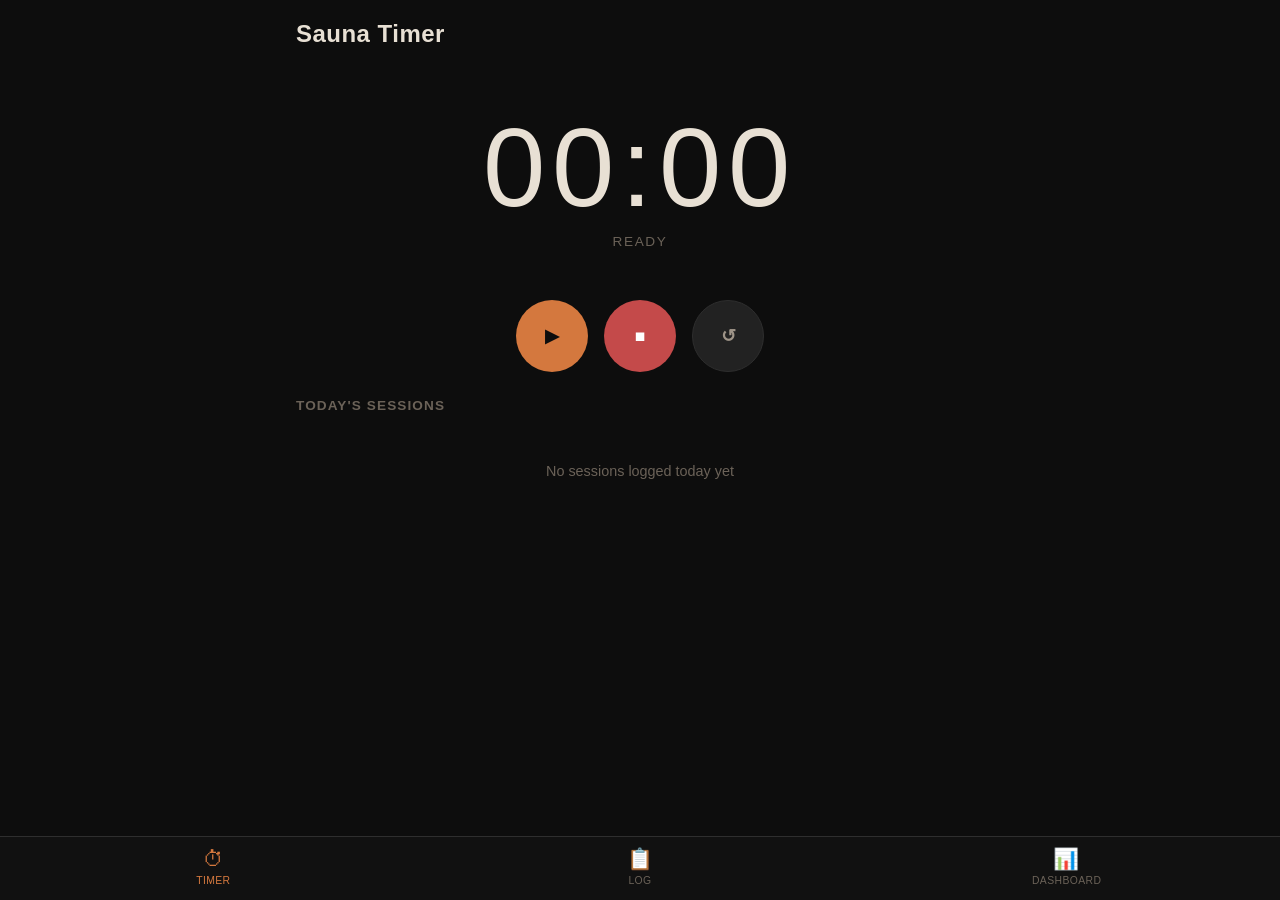
==== index.html @ b79e2531 "Initial commit: Sauna Tracker - log & visualize sauna sessions" ====
<!DOCTYPE html>
<html lang="en">
<head>
  <meta charset="UTF-8">
  <meta name="viewport" content="width=device-width, initial-scale=1.0">
  <title>Sauna Tracker - Timer</title>
  <link rel="stylesheet" href="css/style.css">
</head>
<body>

  <div class="container">
    <!-- Page Header -->
    <h1 class="page-title">Sauna Timer</h1>

    <!-- Timer Display -->
    <div class="timer-display">
      <div class="timer-time" id="timerDisplay">00:00</div>
      <div class="timer-status" id="timerStatus">Ready</div>
    </div>

    <!-- Timer Controls -->
    <div class="timer-controls">
      <button class="btn-timer btn-start" id="btnStart" title="Start timer (Space)">▶</button>
      <button class="btn-timer btn-stop" id="btnStop" title="Stop timer (Space)">■</button>
      <button class="btn-timer btn-reset" id="btnReset" title="Reset timer">↺</button>
    </div>

    <!-- Today's Sessions -->
    <div class="today-session">
      <div class="section-title">Today's Sessions</div>
      <div id="todaySessions">
        <div class="session-empty">No sessions logged today yet</div>
      </div>
    </div>
  </div>

  <!-- Session Log Modal -->
  <div class="modal-overlay" id="sessionModal">
    <div class="modal">
      <div class="modal-title">Log Session</div>
      <div class="modal-subtitle" id="modalSubtitle">Session: 00:00</div>

      <div class="form-group">
        <label class="form-label" for="tempSelect">Temperature</label>
        <select class="form-select" id="tempSelect" required>
          <option value="" disabled selected>Select temperature...</option>
          <option value="60-70°C">60–70°C</option>
          <option value="70-80°C">70–80°C</option>
          <option value="80-90°C">80–90°C</option>
          <option value="90-100°C">90–100°C</option>
          <option value="steam">Steam</option>
        </select>
      </div>

      <div class="form-group">
        <label class="form-label" for="notesTextarea">Notes (optional)</label>
        <textarea class="form-textarea" id="notesTextarea" placeholder="How was it? Any thoughts..." rows="3"></textarea>
      </div>

      <div class="modal-actions">
        <button class="btn btn-secondary" id="btnCancel">Cancel</button>
        <button class="btn btn-primary" id="btnSave">Save</button>
      </div>
    </div>
  </div>

  <!-- Bottom Navigation -->
  <nav class="bottom-nav">
    <a href="index.html" class="nav-item active">
      <span class="nav-icon">⏱</span>
      <span>Timer</span>
    </a>
    <a href="log.html" class="nav-item">
      <span class="nav-icon">📋</span>
      <span>Log</span>
    </a>
    <a href="dashboard.html" class="nav-item">
      <span class="nav-icon">📊</span>
      <span>Dashboard</span>
    </a>
  </nav>

  <script src="js/data.js"></script>
  <script src="js/timer.js"></script>
  <script src="js/log.js"></script>
  <script src="js/dashboard.js"></script>
</body>
</html>
---- css/style.css ----
/* ===== Sauna Tracker - Dark Theme ===== */

:root {
  /* Colors - Warm Dark Palette */
  --bg-primary: #0d0d0d;
  --bg-secondary: #1a1a1a;
  --bg-card: #222222;
  --bg-nav: #111111;
  --bg-hover: #2a2a2a;
  --bg-input: #1e1e1e;

  --text-primary: #e8e0d4;
  --text-secondary: #9e9488;
  --text-muted: #6b6258;
  --text-inverse: #0d0d0d;

  --accent-warm: #d4783e;
  --accent-glow: #e8925a;
  --accent-dim: #a85e2e;
  --accent-cool: #4a7a8a;

  --danger: #c44a4a;
  --danger-hover: #d65c5c;
  --success: #4a9a6a;

  --border: #2e2e2e;
  --border-light: #3a3a3a;

  --radius-sm: 6px;
  --radius-md: 10px;
  --radius-lg: 16px;
  --radius-xl: 24px;

  --shadow: 0 2px 12px rgba(0,0,0,0.4);
  --shadow-lg: 0 4px 24px rgba(0,0,0,0.6);

  --transition: 0.2s ease;
  --transition-slow: 0.35s ease;

  --nav-height: 64px;
  --max-width: 480px;

  --font-stack: -apple-system, BlinkMacSystemFont, 'Segoe UI', Roboto, Oxygen,
    Ubuntu, Cantarell, 'Helvetica Neue', sans-serif;
}

/* ===== Reset & Base ===== */
*, *::before, *::after {
  box-sizing: border-box;
  margin: 0;
  padding: 0;
}

html {
  font-size: 16px;
  -webkit-text-size-adjust: 100%;
}

body {
  font-family: var(--font-stack);
  background: var(--bg-primary);
  color: var(--text-primary);
  line-height: 1.5;
  min-height: 100vh;
  padding-bottom: calc(var(--nav-height) + 24px);
  -webkit-font-smoothing: antialiased;
}

a {
  color: var(--accent-warm);
  text-decoration: none;
}

/* ===== Container ===== */
.container {
  max-width: var(--max-width);
  margin: 0 auto;
  padding: 16px;
}

/* ===== Headings ===== */
.page-title {
  font-size: 1.5rem;
  font-weight: 700;
  margin-bottom: 20px;
  color: var(--text-primary);
  letter-spacing: 0.02em;
}

/* ===== Buttons ===== */
.btn {
  display: inline-flex;
  align-items: center;
  justify-content: center;
  gap: 8px;
  padding: 12px 24px;
  border: none;
  border-radius: var(--radius-md);
  font-size: 0.95rem;
  font-weight: 600;
  cursor: pointer;
  transition: background var(--transition), transform var(--transition), box-shadow var(--transition);
  font-family: var(--font-stack);
}

.btn:active {
  transform: scale(0.97);
}

.btn-primary {
  background: var(--accent-warm);
  color: var(--text-inverse);
}

.btn-primary:hover {
  background: var(--accent-glow);
  box-shadow: 0 0 16px rgba(212,120,62,0.3);
}

.btn-primary:disabled {
  opacity: 0.4;
  cursor: not-allowed;
  box-shadow: none;
}

.btn-secondary {
  background: var(--bg-card);
  color: var(--text-primary);
  border: 1px solid var(--border);
}

.btn-secondary:hover {
  background: var(--bg-hover);
  border-color: var(--border-light);
}

.btn-danger {
  background: transparent;
  color: var(--danger);
  border: 1px solid var(--danger);
  padding: 6px 14px;
  font-size: 0.8rem;
}

.btn-danger:hover {
  background: var(--danger);
  color: white;
}

.btn-icon {
  width: 44px;
  height: 44px;
  padding: 0;
  border-radius: 50%;
  font-size: 1.2rem;
}

/* ===== Timer Page ===== */
.timer-display {
  text-align: center;
  padding: 40px 0 24px;
}

.timer-time {
  font-size: 5rem;
  font-weight: 300;
  letter-spacing: 0.06em;
  line-height: 1;
  color: var(--text-primary);
  font-variant-numeric: tabular-nums;
  transition: color var(--transition-slow);
}

.timer-time.running {
  color: var(--accent-glow);
}

.timer-time.stopped {
  color: var(--text-secondary);
}

.timer-status {
  margin-top: 8px;
  font-size: 0.85rem;
  color: var(--text-muted);
  text-transform: uppercase;
  letter-spacing: 0.12em;
}

.timer-controls {
  display: flex;
  justify-content: center;
  gap: 16px;
  margin: 24px 0;
}

.btn-timer {
  width: 72px;
  height: 72px;
  border-radius: 50%;
  font-size: 1.1rem;
  border: none;
  cursor: pointer;
  transition: background var(--transition), transform var(--transition), box-shadow var(--transition);
  display: flex;
  align-items: center;
  justify-content: center;
  font-family: var(--font-stack);
  font-weight: 600;
}

.btn-timer:active {
  transform: scale(0.95);
}

.btn-start {
  background: var(--accent-warm);
  color: var(--text-inverse);
}

.btn-start:hover {
  background: var(--accent-glow);
  box-shadow: 0 0 20px rgba(212,120,62,0.4);
}

.btn-stop {
  background: var(--danger);
  color: white;
}

.btn-stop:hover {
  background: var(--danger-hover);
}

.btn-reset {
  background: var(--bg-card);
  color: var(--text-secondary);
  border: 1px solid var(--border);
}

.btn-reset:hover {
  background: var(--bg-hover);
  color: var(--text-primary);
}

/* ===== Modal / Popup ===== */
.modal-overlay {
  display: none;
  position: fixed;
  inset: 0;
  background: rgba(0,0,0,0.7);
  backdrop-filter: blur(4px);
  z-index: 100;
  align-items: center;
  justify-content: center;
  padding: 16px;
  animation: fadeIn 0.2s ease;
}

.modal-overlay.active {
  display: flex;
}

.modal {
  background: var(--bg-secondary);
  border: 1px solid var(--border);
  border-radius: var(--radius-lg);
  padding: 28px 24px 20px;
  width: 100%;
  max-width: 380px;
  box-shadow: var(--shadow-lg);
  animation: slideUp 0.25s ease;
}

.modal-title {
  font-size: 1.15rem;
  font-weight: 700;
  margin-bottom: 6px;
  color: var(--text-primary);
}

.modal-subtitle {
  font-size: 0.85rem;
  color: var(--text-secondary);
  margin-bottom: 20px;
}

.form-group {
  margin-bottom: 16px;
}

.form-label {
  display: block;
  font-size: 0.82rem;
  font-weight: 600;
  color: var(--text-secondary);
  margin-bottom: 6px;
  text-transform: uppercase;
  letter-spacing: 0.06em;
}

.form-select,
.form-textarea {
  width: 100%;
  padding: 10px 14px;
  background: var(--bg-input);
  border: 1px solid var(--border);
  border-radius: var(--radius-sm);
  color: var(--text-primary);
  font-size: 0.95rem;
  font-family: var(--font-stack);
  transition: border-color var(--transition);
}

.form-select {
  appearance: none;
  background-image: url("data:image/svg+xml,%3Csvg xmlns='http://www.w3.org/2000/svg' width='12' height='8' fill='%239e9488'%3E%3Cpath d='M1 1l5 5 5-5'/%3E%3C/svg%3E");
  background-repeat: no-repeat;
  background-position: right 12px center;
  padding-right: 32px;
  cursor: pointer;
}

.form-select:focus,
.form-textarea:focus {
  outline: none;
  border-color: var(--accent-warm);
}

.form-textarea {
  resize: vertical;
  min-height: 70px;
}

.modal-actions {
  display: flex;
  gap: 10px;
  margin-top: 20px;
}

.modal-actions .btn {
  flex: 1;
}

/* ===== Today's Session Card ===== */
.today-session {
  margin-top: 8px;
}

.section-title {
  font-size: 0.85rem;
  font-weight: 600;
  color: var(--text-muted);
  text-transform: uppercase;
  letter-spacing: 0.08em;
  margin-bottom: 12px;
}

.session-card {
  background: var(--bg-card);
  border: 1px solid var(--border);
  border-radius: var(--radius-md);
  padding: 14px 16px;
  display: flex;
  align-items: center;
  justify-content: space-between;
}

.session-card-left {
  display: flex;
  flex-direction: column;
  gap: 2px;
}

.session-duration {
  font-size: 1.05rem;
  font-weight: 600;
  color: var(--text-primary);
}

.session-temp {
  font-size: 0.8rem;
  color: var(--text-secondary);
}

.session-time {
  font-size: 0.75rem;
  color: var(--text-muted);
}

.session-empty {
  text-align: center;
  padding: 32px 16px;
  color: var(--text-muted);
  font-size: 0.9rem;
}

/* ===== Log Page ===== */
.log-controls {
  display: flex;
  gap: 10px;
  margin-bottom: 16px;
  flex-wrap: wrap;
}

.search-input {
  flex: 1;
  min-width: 160px;
  padding: 10px 14px;
  background: var(--bg-input);
  border: 1px solid var(--border);
  border-radius: var(--radius-sm);
  color: var(--text-primary);
  font-size: 0.9rem;
  font-family: var(--font-stack);
}

.search-input:focus {
  outline: none;
  border-color: var(--accent-warm);
}

.month-filter {
  padding: 10px 14px;
  background: var(--bg-input);
  border: 1px solid var(--border);
  border-radius: var(--radius-sm);
  color: var(--text-primary);
  font-size: 0.9rem;
  font-family: var(--font-stack);
  cursor: pointer;
}

.month-filter:focus {
  outline: none;
  border-color: var(--accent-warm);
}

.log-list {
  display: flex;
  flex-direction: column;
  gap: 8px;
}

.log-item {
  background: var(--bg-card);
  border: 1px solid var(--border);
  border-radius: var(--radius-md);
  padding: 14px 16px;
  display: flex;
  align-items: flex-start;
  justify-content: space-between;
  gap: 12px;
  transition: background var(--transition);
}

.log-item:hover {
  background: var(--bg-hover);
}

.log-item-left {
  flex: 1;
  min-width: 0;
}

.log-item-date {
  font-size: 0.78rem;
  color: var(--text-muted);
  margin-bottom: 3px;
}

.log-item-duration {
  font-size: 1rem;
  font-weight: 600;
  color: var(--text-primary);
}

.log-item-temp {
  font-size: 0.82rem;
  color: var(--accent-warm);
  margin-top: 2px;
}

.log-item-notes {
  font-size: 0.8rem;
  color: var(--text-secondary);
  margin-top: 4px;
  overflow: hidden;
  text-overflow: ellipsis;
  white-space: nowrap;
  max-width: 200px;
}

.log-empty {
  text-align: center;
  padding: 48px 16px;
  color: var(--text-muted);
}

.log-empty-icon {
  font-size: 2.5rem;
  margin-bottom: 12px;
  opacity: 0.4;
}

/* ===== Dashboard Page ===== */
.stats-grid {
  display: grid;
  grid-template-columns: 1fr 1fr;
  gap: 10px;
  margin-bottom: 24px;
}

.stat-card {
  background: var(--bg-card);
  border: 1px solid var(--border);
  border-radius: var(--radius-md);
  padding: 16px;
  text-align: center;
  transition: background var(--transition);
}

.stat-card:hover {
  background: var(--bg-hover);
}

.stat-card.full {
  grid-column: 1 / -1;
}

.stat-value {
  font-size: 1.6rem;
  font-weight: 700;
  color: var(--accent-warm);
  line-height: 1.2;
}

.stat-label {
  font-size: 0.75rem;
  color: var(--text-muted);
  text-transform: uppercase;
  letter-spacing: 0.06em;
  margin-top: 4px;
}

.chart-section {
  margin-bottom: 24px;
}

.chart-title {
  font-size: 0.9rem;
  font-weight: 600;
  color: var(--text-secondary);
  margin-bottom: 12px;
}

.chart-container {
  background: var(--bg-card);
  border: 1px solid var(--border);
  border-radius: var(--radius-md);
  padding: 16px;
  height: 200px;
  position: relative;
}

.chart-container canvas {
  width: 100% !important;
  height: 100% !important;
}

/* ===== Bottom Navigation ===== */
.bottom-nav {
  position: fixed;
  bottom: 0;
  left: 0;
  right: 0;
  height: var(--nav-height);
  background: var(--bg-nav);
  border-top: 1px solid var(--border);
  display: flex;
  z-index: 50;
  backdrop-filter: blur(12px);
  -webkit-backdrop-filter: blur(12px);
}

.nav-item {
  flex: 1;
  display: flex;
  flex-direction: column;
  align-items: center;
  justify-content: center;
  gap: 3px;
  color: var(--text-muted);
  text-decoration: none;
  font-size: 0.65rem;
  font-weight: 500;
  transition: color var(--transition);
  padding: 6px 0;
  text-transform: uppercase;
  letter-spacing: 0.04em;
}

.nav-item:hover {
  color: var(--text-secondary);
}

.nav-item.active {
  color: var(--accent-warm);
}

.nav-icon {
  font-size: 1.3rem;
  line-height: 1;
}

/* ===== Animations ===== */
@keyframes fadeIn {
  from { opacity: 0; }
  to { opacity: 1; }
}

@keyframes slideUp {
  from {
    opacity: 0;
    transform: translateY(16px);
  }
  to {
    opacity: 1;
    transform: translateY(0);
  }
}

@keyframes pulse {
  0%, 100% { opacity: 1; }
  50% { opacity: 0.6; }
}

.timer-time.running {
  animation: pulse 2s ease-in-out infinite;
}

/* ===== Responsive ===== */
@media (min-width: 768px) {
  .container {
    max-width: 600px;
  }

  .timer-time {
    font-size: 7rem;
  }

  .stats-grid {
    grid-template-columns: repeat(3, 1fr);
  }

  .stat-card.full {
    grid-column: 1 / -1;
  }

  .chart-container {
    height: 260px;
  }
}

@media (min-width: 1024px) {
  .container {
    max-width: 720px;
  }
}

/* ===== Utility ===== */
.text-center { text-align: center; }
.mt-8 { margin-top: 8px; }
.mt-16 { margin-top: 16px; }
.mt-24 { margin-top: 24px; }
.w-full { width: 100%; }
.hidden { display: none; }
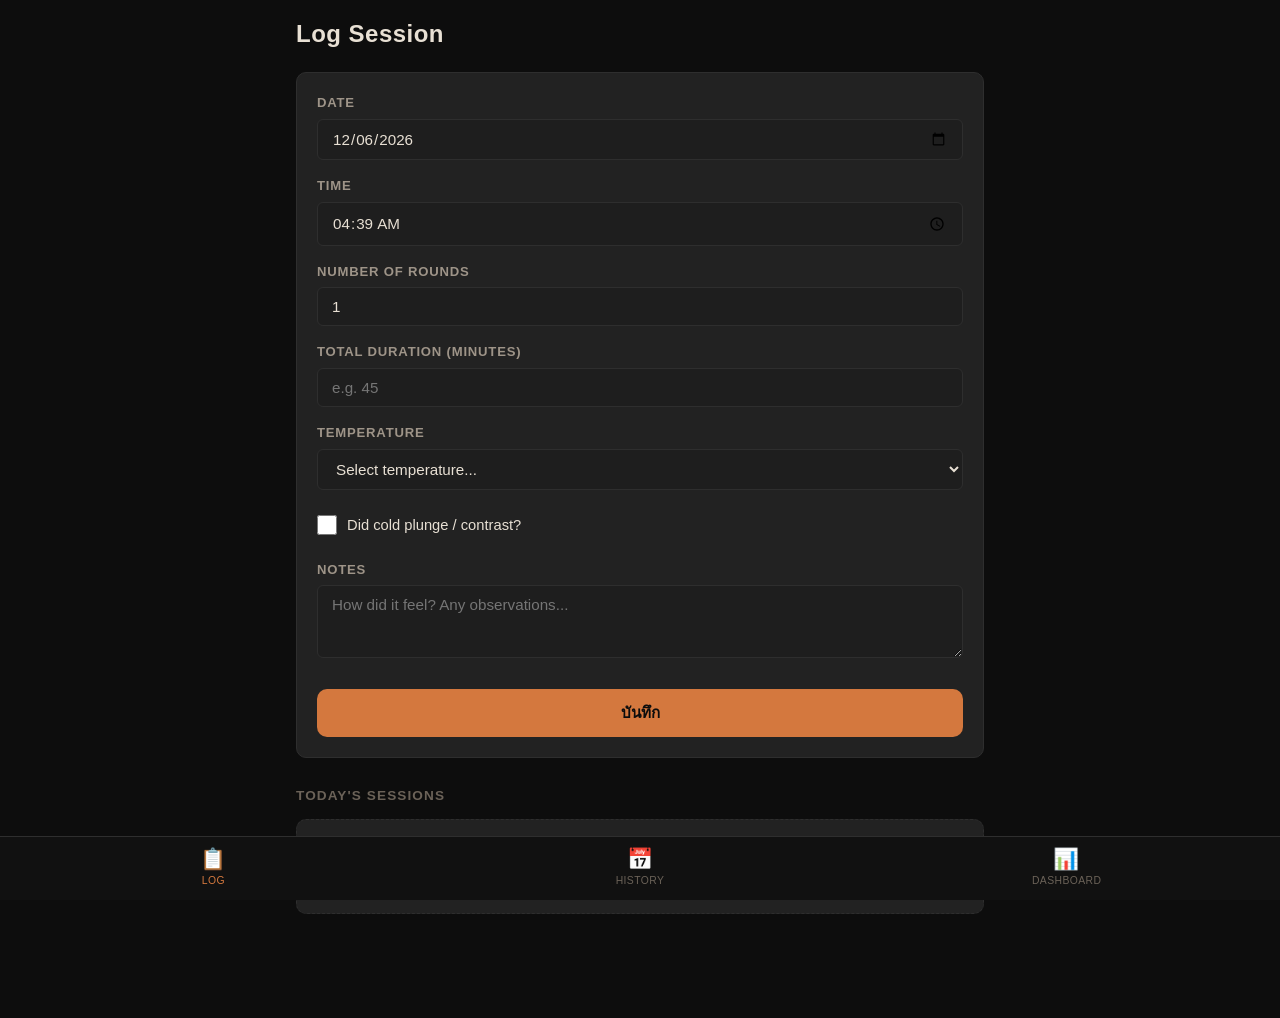
==== commit de3297ea: "V2: Simple log form + biometrics integration + contrast tracking" ====
--- a/index.html
+++ b/index.html
@@ -3,76 +3,97 @@
 <head>
   <meta charset="UTF-8">
   <meta name="viewport" content="width=device-width, initial-scale=1.0">
-  <title>Sauna Tracker - Timer</title>
+  <title>Sauna Tracker - Log</title>
   <link rel="stylesheet" href="css/style.css">
 </head>
 <body>
 
   <div class="container">
     <!-- Page Header -->
-    <h1 class="page-title">Sauna Timer</h1>
-
-    <!-- Timer Display -->
-    <div class="timer-display">
-      <div class="timer-time" id="timerDisplay">00:00</div>
-      <div class="timer-status" id="timerStatus">Ready</div>
+    <h1 class="page-title">Log Session</h1>
+
+    <!-- Session Log Form -->
+    <div class="card">
+      <form id="sessionForm" autocomplete="off">
+        <!-- Date -->
+        <div class="form-group">
+          <label class="form-label" for="sessionDate">Date</label>
+          <input type="date" class="form-input" id="sessionDate" required>
+        </div>
+
+        <!-- Time -->
+        <div class="form-group">
+          <label class="form-label" for="sessionTime">Time</label>
+          <input type="time" class="form-input" id="sessionTime" required>
+        </div>
+
+        <!-- Number of Rounds -->
+        <div class="form-group">
+          <label class="form-label" for="sessionRounds">Number of Rounds</label>
+          <input type="number" class="form-input" id="sessionRounds" min="1" value="1" required>
+        </div>
+
+        <!-- Total Duration -->
+        <div class="form-group">
+          <label class="form-label" for="sessionDuration">Total Duration (minutes)</label>
+          <input type="number" class="form-input" id="sessionDuration" min="1" placeholder="e.g. 45" required>
+        </div>
+
+        <!-- Temperature -->
+        <div class="form-group">
+          <label class="form-label" for="sessionTemp">Temperature</label>
+          <select class="form-input" id="sessionTemp" required>
+            <option value="" disabled selected>Select temperature...</option>
+            <option value="60-70°C">60–70°C</option>
+            <option value="70-80°C">70–80°C</option>
+            <option value="80-90°C">80–90°C</option>
+            <option value="90-100°C">90–100°C</option>
+            <option value="Steam">Steam</option>
+          </select>
+        </div>
+
+        <!-- Contrast Checkbox -->
+        <div class="form-group">
+          <div class="form-checkbox-group">
+            <input type="checkbox" class="form-checkbox" id="sessionContrast">
+            <label class="form-checkbox-label" for="sessionContrast">Did cold plunge / contrast?</label>
+          </div>
+        </div>
+
+        <!-- Notes -->
+        <div class="form-group">
+          <label class="form-label" for="sessionNotes">Notes</label>
+          <textarea class="form-input" id="sessionNotes" placeholder="How did it feel? Any observations..." rows="3" style="resize: vertical; min-height: 70px;"></textarea>
+        </div>
+
+        <!-- Save Button -->
+        <div class="form-actions">
+          <button type="submit" class="btn btn-primary" id="btnSave">บันทึก</button>
+        </div>
+      </form>
     </div>
 
-    <!-- Timer Controls -->
-    <div class="timer-controls">
-      <button class="btn-timer btn-start" id="btnStart" title="Start timer (Space)">▶</button>
-      <button class="btn-timer btn-stop" id="btnStop" title="Stop timer (Space)">■</button>
-      <button class="btn-timer btn-reset" id="btnReset" title="Reset timer">↺</button>
-    </div>
-
     <!-- Today's Sessions -->
-    <div class="today-session">
+    <div class="sessions-section">
       <div class="section-title">Today's Sessions</div>
       <div id="todaySessions">
-        <div class="session-empty">No sessions logged today yet</div>
+        <!-- Populated by JavaScript -->
       </div>
     </div>
   </div>
 
-  <!-- Session Log Modal -->
-  <div class="modal-overlay" id="sessionModal">
-    <div class="modal">
-      <div class="modal-title">Log Session</div>
-      <div class="modal-subtitle" id="modalSubtitle">Session: 00:00</div>
-
-      <div class="form-group">
-        <label class="form-label" for="tempSelect">Temperature</label>
-        <select class="form-select" id="tempSelect" required>
-          <option value="" disabled selected>Select temperature...</option>
-          <option value="60-70°C">60–70°C</option>
-          <option value="70-80°C">70–80°C</option>
-          <option value="80-90°C">80–90°C</option>
-          <option value="90-100°C">90–100°C</option>
-          <option value="steam">Steam</option>
-        </select>
-      </div>
-
-      <div class="form-group">
-        <label class="form-label" for="notesTextarea">Notes (optional)</label>
-        <textarea class="form-textarea" id="notesTextarea" placeholder="How was it? Any thoughts..." rows="3"></textarea>
-      </div>
-
-      <div class="modal-actions">
-        <button class="btn btn-secondary" id="btnCancel">Cancel</button>
-        <button class="btn btn-primary" id="btnSave">Save</button>
-      </div>
-    </div>
-  </div>
+  <!-- Toast Notification -->
+  <div class="toast" id="toast">Saved!</div>
 
   <!-- Bottom Navigation -->
   <nav class="bottom-nav">
     <a href="index.html" class="nav-item active">
-      <span class="nav-icon">⏱</span>
-      <span>Timer</span>
+      <span class="nav-icon">📋</span>
+      <span>Log</span>
     </a>
     <a href="log.html" class="nav-item">
-      <span class="nav-icon">📋</span>
-      <span>Log</span>
+      <span class="nav-icon">📅</span>
+      <span>History</span>
     </a>
     <a href="dashboard.html" class="nav-item">
       <span class="nav-icon">📊</span>
@@ -81,8 +102,122 @@
   </nav>
 
   <script src="js/data.js"></script>
-  <script src="js/timer.js"></script>
-  <script src="js/log.js"></script>
-  <script src="js/dashboard.js"></script>
+  <script>
+    document.addEventListener('DOMContentLoaded', function () {
+      // ---- Set default date (today) and time (now) ----
+      const now = new Date();
+      const dateInput = document.getElementById('sessionDate');
+      const timeInput = document.getElementById('sessionTime');
+
+      // Format date as YYYY-MM-DD
+      const yyyy = now.getFullYear();
+      const mm = String(now.getMonth() + 1).padStart(2, '0');
+      const dd = String(now.getDate()).padStart(2, '0');
+      dateInput.value = yyyy + '-' + mm + '-' + dd;
+
+      // Format time as HH:MM
+      const hh = String(now.getHours()).padStart(2, '0');
+      const min = String(now.getMinutes()).padStart(2, '0');
+      timeInput.value = hh + ':' + min;
+
+      // ---- Load today's sessions ----
+      function loadTodaySessions() {
+        const container = document.getElementById('todaySessions');
+        const sessions = window.SaunaData.getTodaySessions();
+
+        if (sessions.length === 0) {
+          container.innerHTML = '<div class="empty-state">No sessions logged today</div>';
+          return;
+        }
+
+        // Sort by time descending (newest first)
+        sessions.sort(function (a, b) {
+          return (b.time || '').localeCompare(a.time || '');
+        });
+
+        var html = '';
+        sessions.forEach(function (s) {
+          var contrastTag = '';
+          if (s.contrast) {
+            contrastTag = '<span class="contrast-badge">🧊 Cold Plunge</span>';
+          }
+
+          var notesHtml = '';
+          if (s.notes && s.notes.trim()) {
+            notesHtml = '<div class="session-notes-preview">"' + s.notes.trim() + '"</div>';
+          }
+
+          html += '<div class="session-card">' +
+            '<div class="session-card-header">' +
+            '<span class="session-time">' + (s.time || '—') + '</span>' +
+            '<span class="badge badge-temp">' + (s.temperature || '—') + '</span>' +
+            '</div>' +
+            '<div class="session-detail">' +
+            '<span>🔄 ' + (s.rounds || 1) + ' rounds</span>' +
+            '<span>⏱ ' + (s.total_minutes || 0) + ' min</span>' +
+            contrastTag +
+            '</div>' +
+            notesHtml +
+            '</div>';
+        });
+
+        container.innerHTML = html;
+      }
+
+      // ---- Toast helper ----
+      function showToast() {
+        var toast = document.getElementById('toast');
+        toast.classList.add('show');
+        setTimeout(function () {
+          toast.classList.remove('show');
+        }, 2000);
+      }
+
+      // ---- Handle form submission ----
+      document.getElementById('sessionForm').addEventListener('submit', function (e) {
+        e.preventDefault();
+
+        var date = dateInput.value;
+        var time = timeInput.value;
+        var rounds = parseInt(document.getElementById('sessionRounds').value, 10) || 1;
+        var totalMinutes = parseInt(document.getElementById('sessionDuration').value, 10) || 0;
+        var temperature = document.getElementById('sessionTemp').value;
+        var contrast = document.getElementById('sessionContrast').checked;
+        var notes = document.getElementById('sessionNotes').value;
+
+        // Simple validation
+        if (!date || !time || !temperature) {
+          return;
+        }
+
+        // Save via SaunaData
+        window.SaunaData.addSession({
+          date: date,
+          time: time,
+          rounds: rounds,
+          total_minutes: totalMinutes,
+          temperature: temperature,
+          contrast: contrast,
+          notes: notes
+        });
+
+        showToast();
+
+        // Clear form (keep date and time)
+        document.getElementById('sessionRounds').value = 1;
+        document.getElementById('sessionDuration').value = '';
+        document.getElementById('sessionTemp').value = '';
+        document.getElementById('sessionContrast').checked = false;
+        document.getElementById('sessionNotes').value = '';
+
+        // Refresh today's sessions list
+        loadTodaySessions();
+      });
+
+      // ---- Initial load ----
+      loadTodaySessions();
+    });
+  </script>
+
 </body>
 </html>
--- a/css/style.css
+++ b/css/style.css
@@ -342,58 +342,7 @@
   flex: 1;
 }
 
-/* ===== Today's Session Card ===== */
-.today-session {
-  margin-top: 8px;
-}
-
-.section-title {
-  font-size: 0.85rem;
-  font-weight: 600;
-  color: var(--text-muted);
-  text-transform: uppercase;
-  letter-spacing: 0.08em;
-  margin-bottom: 12px;
-}
-
-.session-card {
-  background: var(--bg-card);
-  border: 1px solid var(--border);
-  border-radius: var(--radius-md);
-  padding: 14px 16px;
-  display: flex;
-  align-items: center;
-  justify-content: space-between;
-}
-
-.session-card-left {
-  display: flex;
-  flex-direction: column;
-  gap: 2px;
-}
-
-.session-duration {
-  font-size: 1.05rem;
-  font-weight: 600;
-  color: var(--text-primary);
-}
-
-.session-temp {
-  font-size: 0.8rem;
-  color: var(--text-secondary);
-}
-
-.session-time {
-  font-size: 0.75rem;
-  color: var(--text-muted);
-}
-
-.session-empty {
-  text-align: center;
-  padding: 32px 16px;
-  color: var(--text-muted);
-  font-size: 0.9rem;
-}
+/* ===== Today's Session Card (DEPRECATED - see below) ===== */
 
 /* ===== Log Page ===== */
 .log-controls {
@@ -668,6 +617,263 @@
   }
 }
 
+/* ===== Card ===== */
+.card {
+  background: var(--bg-card);
+  border: 1px solid var(--border);
+  border-radius: var(--radius-md);
+  padding: 20px;
+  margin-bottom: 16px;
+}
+
+/* ===== Form Input (for <input>) ===== */
+.form-input {
+  width: 100%;
+  padding: 10px 14px;
+  background: var(--bg-input);
+  border: 1px solid var(--border);
+  border-radius: var(--radius-sm);
+  color: var(--text-primary);
+  font-size: 0.95rem;
+  font-family: var(--font-stack);
+  transition: border-color var(--transition);
+}
+
+.form-input:focus {
+  outline: none;
+  border-color: var(--accent-warm);
+}
+
+/* ===== Form Checkbox ===== */
+.form-checkbox-group {
+  display: flex;
+  align-items: center;
+  gap: 10px;
+  padding: 8px 0;
+}
+
+.form-checkbox {
+  width: 20px;
+  height: 20px;
+  accent-color: var(--accent-warm);
+  cursor: pointer;
+}
+
+.form-checkbox-label {
+  font-size: 0.92rem;
+  color: var(--text-primary);
+  cursor: pointer;
+  user-select: none;
+}
+
+/* ===== Toast Notification ===== */
+.toast {
+  position: fixed;
+  bottom: calc(var(--nav-height) + 24px);
+  left: 50%;
+  transform: translateX(-50%) translateY(20px);
+  background: var(--success);
+  color: white;
+  padding: 12px 28px;
+  border-radius: var(--radius-md);
+  font-size: 0.9rem;
+  font-weight: 600;
+  box-shadow: var(--shadow-lg);
+  opacity: 0;
+  transition: opacity var(--transition), transform var(--transition);
+  z-index: 200;
+  pointer-events: none;
+}
+
+.toast.show {
+  opacity: 1;
+  transform: translateX(-50%) translateY(0);
+}
+
+/* ===== Badge ===== */
+.badge {
+  display: inline-flex;
+  align-items: center;
+  padding: 3px 10px;
+  border-radius: 20px;
+  font-size: 0.75rem;
+  font-weight: 600;
+  letter-spacing: 0.04em;
+}
+
+.badge-temp {
+  background: rgba(212, 120, 62, 0.15);
+  color: var(--accent-warm);
+  border: 1px solid rgba(212, 120, 62, 0.25);
+}
+
+/* ===== Contrast Badge ===== */
+.contrast-badge {
+  display: inline-flex;
+  align-items: center;
+  gap: 4px;
+  padding: 3px 10px;
+  border-radius: 20px;
+  font-size: 0.72rem;
+  font-weight: 600;
+  background: rgba(74, 122, 138, 0.15);
+  color: var(--accent-cool);
+  border: 1px solid rgba(74, 122, 138, 0.25);
+  letter-spacing: 0.04em;
+}
+
+/* ===== Session Card (for today's sessions) ===== */
+.session-card {
+  background: var(--bg-card);
+  border: 1px solid var(--border);
+  border-radius: var(--radius-md);
+  padding: 14px 16px;
+  display: flex;
+  flex-direction: column;
+  gap: 6px;
+  margin-bottom: 8px;
+  transition: background var(--transition);
+}
+
+.session-card:hover {
+  background: var(--bg-hover);
+}
+
+.session-card-header {
+  display: flex;
+  align-items: center;
+  justify-content: space-between;
+}
+
+.session-time {
+  font-size: 0.85rem;
+  font-weight: 600;
+  color: var(--text-primary);
+}
+
+.session-detail {
+  font-size: 0.8rem;
+  color: var(--text-secondary);
+  display: flex;
+  flex-wrap: wrap;
+  gap: 8px;
+  align-items: center;
+}
+
+.session-detail span {
+  display: inline-flex;
+  align-items: center;
+  gap: 3px;
+}
+
+.session-notes-preview {
+  font-size: 0.78rem;
+  color: var(--text-muted);
+  font-style: italic;
+  margin-top: 2px;
+  overflow: hidden;
+  text-overflow: ellipsis;
+  white-space: nowrap;
+}
+
+/* ===== Today Sessions Section ===== */
+.sessions-section {
+  margin-top: 28px;
+}
+
+.section-title {
+  font-size: 0.85rem;
+  font-weight: 600;
+  color: var(--text-muted);
+  text-transform: uppercase;
+  letter-spacing: 0.08em;
+  margin-bottom: 12px;
+}
+
+/* ===== Empty State ===== */
+.empty-state {
+  text-align: center;
+  padding: 36px 16px;
+  color: var(--text-muted);
+  font-size: 0.9rem;
+  background: var(--bg-card);
+  border: 1px dashed var(--border);
+  border-radius: var(--radius-md);
+}
+
+/* ===== Form Actions ===== */
+.form-actions {
+  margin-top: 24px;
+}
+
+.form-actions .btn {
+  width: 100%;
+}
+
+/* ===== Biometrics Section ===== */
+.section-heading {
+  font-size: 1.15rem;
+  font-weight: 700;
+  color: var(--text-primary);
+  margin-bottom: 16px;
+  letter-spacing: 0.02em;
+}
+
+.chart-container--tall {
+  height: 240px;
+}
+
+@media (min-width: 768px) {
+  .chart-container--tall {
+    height: 280px;
+  }
+}
+
+.bio-stats-card {
+  background: var(--bg-card);
+  border: 1px solid var(--border);
+  border-radius: var(--radius-md);
+  padding: 18px 20px;
+  margin-top: 20px;
+  margin-bottom: 8px;
+}
+
+.bio-stats-title {
+  font-size: 0.9rem;
+  font-weight: 600;
+  color: var(--text-secondary);
+  margin-bottom: 14px;
+  text-transform: uppercase;
+  letter-spacing: 0.06em;
+}
+
+.bio-stat-row {
+  display: flex;
+  justify-content: space-between;
+  align-items: center;
+  padding: 8px 0;
+  border-bottom: 1px solid var(--border);
+}
+
+.bio-stat-row:last-child {
+  border-bottom: none;
+}
+
+.bio-stat-label {
+  font-size: 0.85rem;
+  color: var(--text-muted);
+}
+
+.bio-stat-value {
+  font-size: 0.9rem;
+  font-weight: 600;
+  color: var(--text-primary);
+}
+
+.bio-stat-value--accent {
+  color: var(--accent-warm);
+}
+
 /* ===== Utility ===== */
 .text-center { text-align: center; }
 .mt-8 { margin-top: 8px; }
